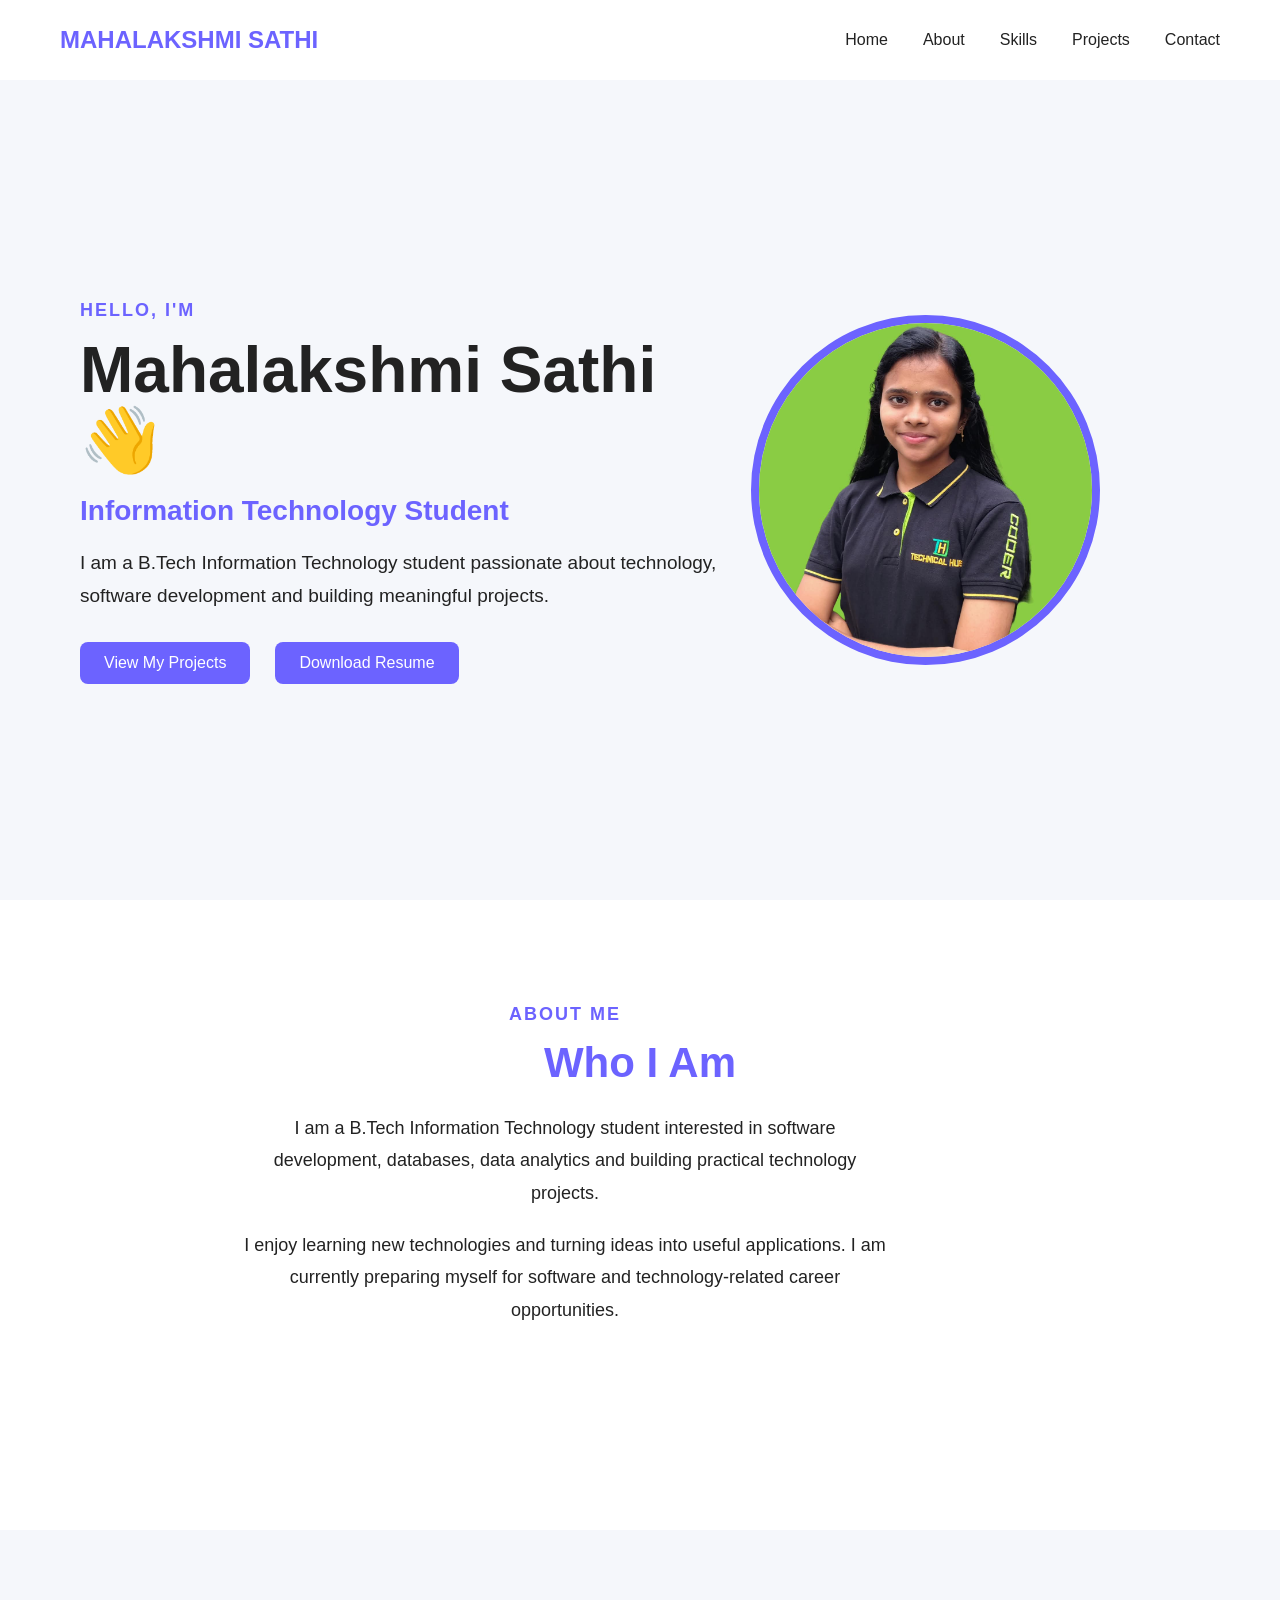
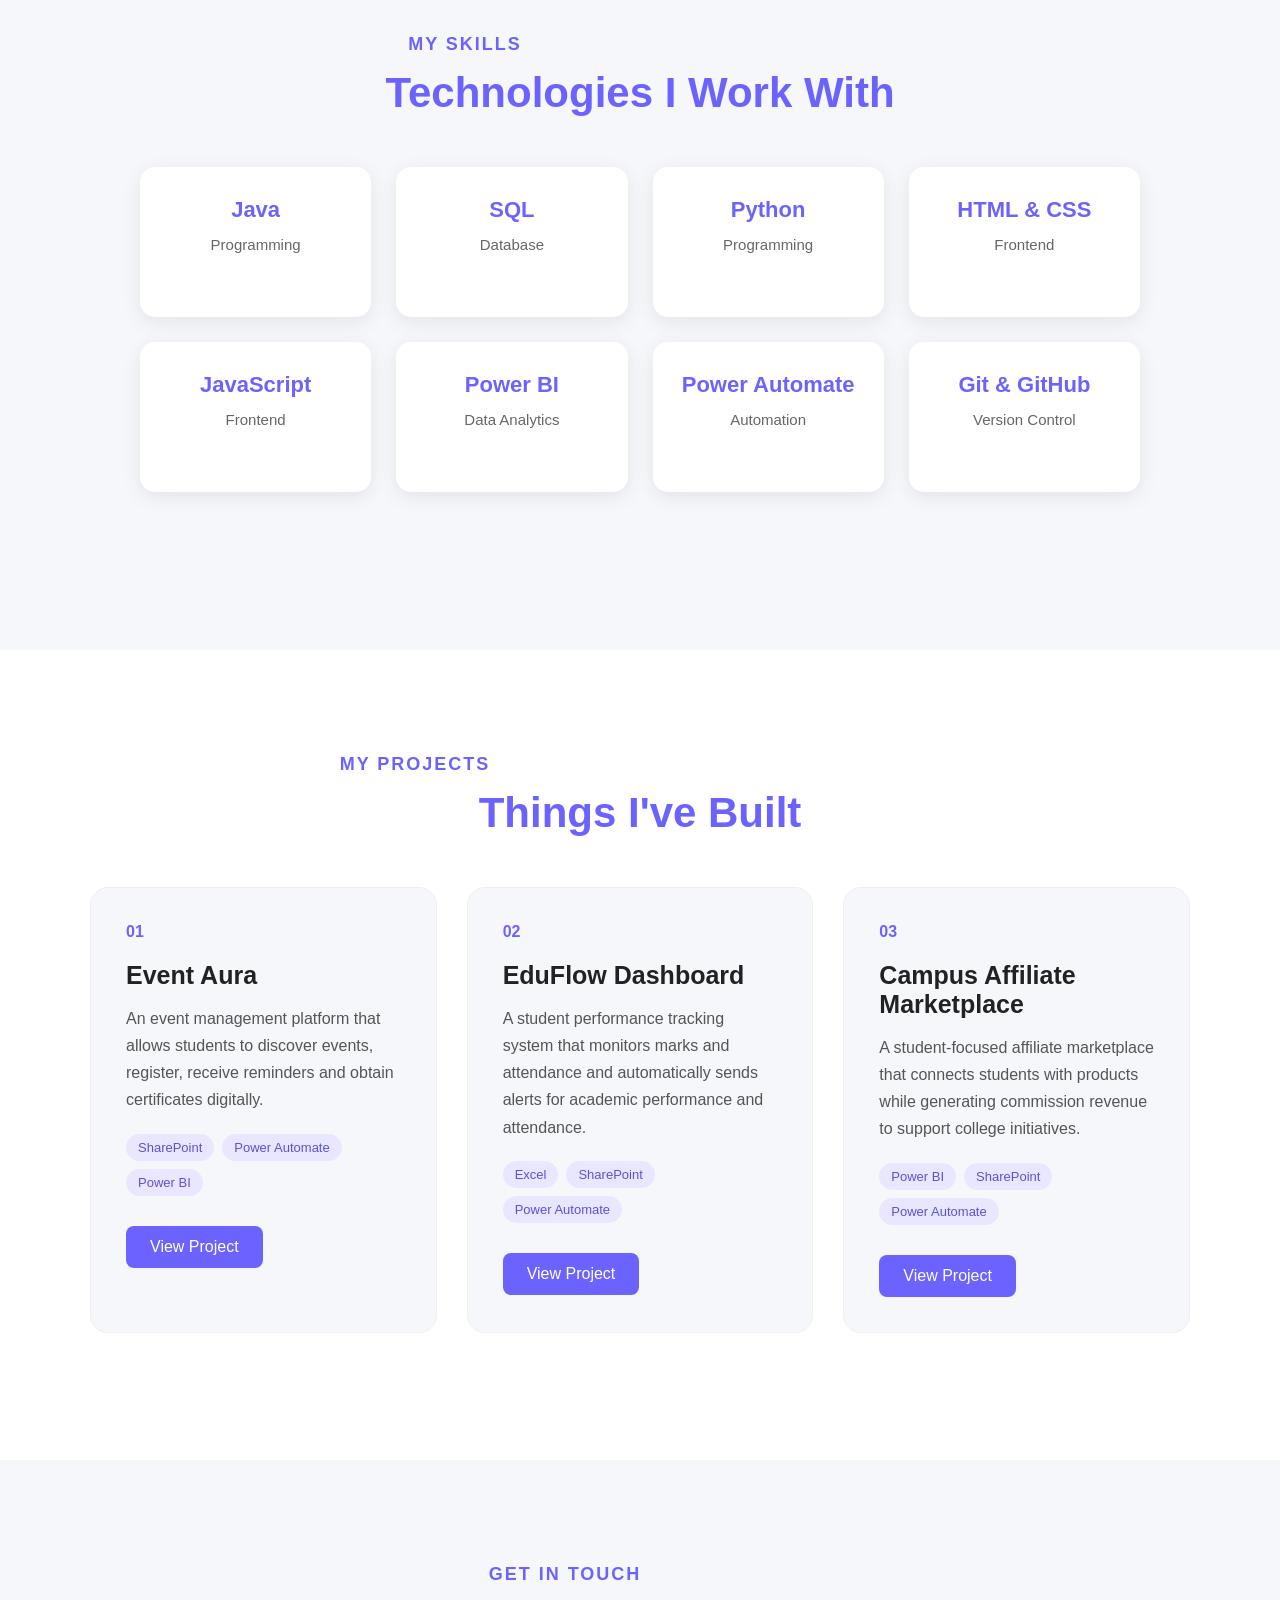
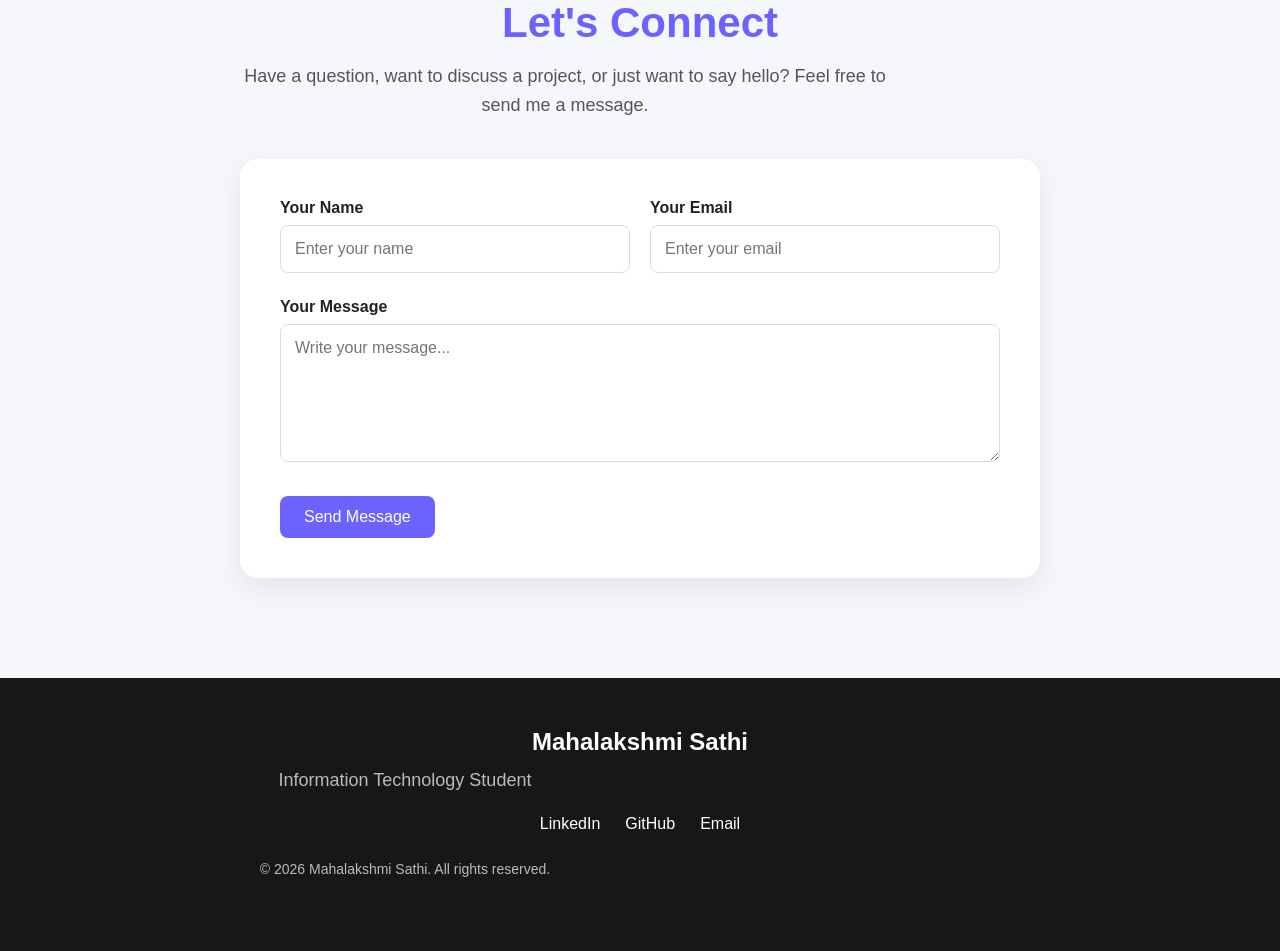
==== index.html @ 7b1d1f6f "Initial portfolio" ====
<!DOCTYPE html>
<html>
<head>
    <title>Sathi Mahalakshmi | Portfolio</title>
    <link rel="stylesheet" href="style.css">
</head>

<body>

    <!-- Navigation Bar -->
    <nav class="navbar">

        <div class="logo">
            MAHALAKSHMI SATHI
        </div>

        <div class="nav-links">
    <a href="#home">Home</a>
    <a href="#about">About</a>
    <a href="#skills">Skills</a>
    <a href="#projects">Projects</a>
    <a href="#contact">Contact</a>
</div>
    </nav>


    <!-- Home Section -->
    <section class="home" id="home">

    <div class="home-content">

        <p class="intro">HELLO, I'M</p>

        <h1>Mahalakshmi Sathi 👋</h1>

        <h2>Information Technology Student</h2>

        <p class="description">
            I am a B.Tech Information Technology student passionate about
            technology, software development and building meaningful projects.
        </p>

        <div class="home-buttons">
            <button>View My Projects</button>
            <button>Download Resume</button>
        </div>

    </div>


    <div class="home-image">

        <img src="profile.jpeg" alt="Mahalakshmi Sathi">

    </div>

</section>
<section class="about" id="about">

    <div class="about-content">

        <p class="section-title">ABOUT ME</p>

        <h2>Who I Am</h2>

        <p>
            I am a B.Tech Information Technology student interested in
            software development, databases, data analytics and building
            practical technology projects.
        </p>

        <p>
            I enjoy learning new technologies and turning ideas into
            useful applications. I am currently preparing myself for
            software and technology-related career opportunities.
        </p>

    </div>

</section>
<!-- Skills Section -->

<section class="skills" id="skills">

    <div class="skills-content">

        <p class="section-title">MY SKILLS</p>

        <h2>Technologies I Work With</h2>

        <div class="skills-grid">

            <div class="skill-card">
                <h3>Java</h3>
                <p>Programming</p>
            </div>

            <div class="skill-card">
                <h3>SQL</h3>
                <p>Database</p>
            </div>

            <div class="skill-card">
                <h3>Python</h3>
                <p>Programming</p>
            </div>

            <div class="skill-card">
                <h3>HTML & CSS</h3>
                <p>Frontend</p>
            </div>

            <div class="skill-card">
                <h3>JavaScript</h3>
                <p>Frontend</p>
            </div>

            <div class="skill-card">
                <h3>Power BI</h3>
                <p>Data Analytics</p>
            </div>

            <div class="skill-card">
                <h3>Power Automate</h3>
                <p>Automation</p>
            </div>

            <div class="skill-card">
                <h3>Git & GitHub</h3>
                <p>Version Control</p>
            </div>

        </div>

    </div>

</section>
<!-- Projects Section -->

<section class="projects" id="projects">

    <div class="projects-content">

        <p class="section-title">MY PROJECTS</p>

        <h2>Things I've Built</h2>

        <div class="projects-grid">

            <!-- Project 1 -->

            <div class="project-card">

                <div class="project-number">
                    01
                </div>

                <h3>Event Aura</h3>

                <p>
                    An event management platform that allows students to
                    discover events, register, receive reminders and obtain
                    certificates digitally.
                </p>

                <div class="project-tech">
                    <span>SharePoint</span>
                    <span>Power Automate</span>
                    <span>Power BI</span>
                </div>

                <button>View Project</button>

            </div>


            <!-- Project 2 -->

            <div class="project-card">

                <div class="project-number">
                    02
                </div>

                <h3>EduFlow Dashboard</h3>

                <p>
                    A student performance tracking system that monitors
                    marks and attendance and automatically sends alerts
                    for academic performance and attendance.
                </p>

                <div class="project-tech">
                    <span>Excel</span>
                    <span>SharePoint</span>
                    <span>Power Automate</span>
                </div>

                <button>View Project</button>

            </div>


            <!-- Project 3 -->

            <div class="project-card">

                <div class="project-number">
                    03
                </div>

                <h3>Campus Affiliate Marketplace</h3>

                <p>
                    A student-focused affiliate marketplace that connects
                    students with products while generating commission
                    revenue to support college initiatives.
                </p>

                <div class="project-tech">
                    <span>Power BI</span>
                    <span>SharePoint</span>
                    <span>Power Automate</span>
                </div>

                <button>View Project</button>

            </div>

        </div>

    </div>

</section>
<!-- Contact Section -->

<section class="contact" id="contact">

    <div class="contact-content">

        <p class="section-title">GET IN TOUCH</p>

        <h2>Let's Connect</h2>

        <p class="contact-text">
            Have a question, want to discuss a project, or just want to say hello?
            Feel free to send me a message.
        </p>

        <form class="contact-form">

            <div class="form-row">

                <div class="form-group">
                    <label for="name">Your Name</label>
                    <input
                        type="text"
                        id="name"
                        placeholder="Enter your name"
                    >
                </div>

                <div class="form-group">
                    <label for="email">Your Email</label>
                    <input
                        type="email"
                        id="email"
                        placeholder="Enter your email"
                    >
                </div>

            </div>

            <div class="form-group">
                <label for="message">Your Message</label>
                <textarea
                    id="message"
                    rows="6"
                    placeholder="Write your message..."
                ></textarea>
            </div>

            <button type="submit">Send Message</button>

        </form>

    </div>

</section>
<!-- Footer -->

<footer>

    <div class="footer-content">

        <h3>Mahalakshmi Sathi</h3>

        <p>
            Information Technology Student
        </p>

        <div class="social-links">

            <a href="#">LinkedIn</a>
            <a href="#">GitHub</a>
            <a href="#">Email</a>

        </div>

        <p class="copyright">
            © 2026 Mahalakshmi Sathi. All rights reserved.
        </p>

    </div>

</footer>
<script src="script.js"></script>

</body>
</html>
---- style.css ----
* {
    margin: 0;
    padding: 0;
    box-sizing: border-box;
}

body {
    font-family: Arial, sans-serif;
    background-color: #f5f7fb;
    color: #222;
}

h1 {
    font-size: 50px;
    margin-bottom: 15px;
}

h2 {
    font-size: 25px;
    color: #6c63ff;
    margin-bottom: 20px;
}

p {
    font-size: 18px;
    line-height: 1.6;
    max-width: 650px;
    margin-bottom: 30px;
}

button {
    padding: 12px 24px;
    margin-right: 10px;
    border: none;
    border-radius: 8px;
    background-color: #6c63ff;
    color: white;
    font-size: 16px;
    cursor: pointer;
}

button:hover {
    background-color: #5148d8;
}
/* Navigation Bar */

.navbar {
    height: 80px;
    display: flex;
    justify-content: space-between;
    align-items: center;
    padding: 0 60px;
    background-color: white;
}

.logo {
    font-size: 24px;
    font-weight: bold;
    color: #6c63ff;
}

.nav-links {
    display: flex;
    gap: 35px;
}

.nav-links a {
    text-decoration: none;
    color: #222;
    font-size: 16px;
    font-weight: 500;
}

.nav-links a:hover {
    color: #6c63ff;
}
/* Home Section */

.home {
    min-height: calc(100vh - 80px);
    display: flex;
    align-items: center;
    padding: 60px 80px;
}

.home-content {
    max-width: 750px;
}

.intro {
    color: #6c63ff;
    font-size: 18px;
    font-weight: bold;
    letter-spacing: 2px;
    margin-bottom: 10px;
}

.home h1 {
    font-size: 64px;
    line-height: 1.1;
    margin-bottom: 20px;
}

.home h2 {
    font-size: 28px;
    margin-bottom: 20px;
}

.description {
    font-size: 19px;
    line-height: 1.7;
    max-width: 650px;
    margin-bottom: 30px;
}

.home-buttons {
    display: flex;
    gap: 15px;
}
/* Home Image */

.home {
    display: flex;
    justify-content: space-between;
    align-items: center;
}

.home-image {
    width: 350px;
    height: 350px;
    margin-right: 100px;
}

.home-image img {
    width: 100%;
    height: 100%;
    object-fit: cover;
    border-radius: 50%;
    border: 8px solid #6c63ff;
}
/* About Section */

.about {
    min-height: 70vh;
    padding: 100px 80px;
    background-color: white;
}

.about-content {
    max-width: 800px;
    margin: auto;
    text-align: center;
}

.section-title {
    color: #6c63ff;
    font-size: 18px;
    font-weight: bold;
    letter-spacing: 2px;
    margin-bottom: 10px;
}

.about h2 {
    font-size: 42px;
    margin-bottom: 25px;
}

.about p:not(.section-title) {
    font-size: 18px;
    line-height: 1.8;
    margin-bottom: 20px;
}
/* Skills Section */

.skills {
    min-height: 80vh;
    padding: 100px 80px;
    background-color: #f5f7fb;
}

.skills-content {
    max-width: 1000px;
    margin: auto;
    text-align: center;
}

.skills h2 {
    font-size: 42px;
    margin-bottom: 50px;
}

.skills-grid {
    display: grid;
    grid-template-columns: repeat(4, 1fr);
    gap: 25px;
}

.skill-card {
    background-color: white;
    padding: 30px 20px;
    border-radius: 15px;
    box-shadow: 0 5px 20px rgba(0, 0, 0, 0.08);
    transition: transform 0.3s ease;
}

.skill-card h3 {
    font-size: 22px;
    margin-bottom: 10px;
    color: #6c63ff;
}

.skill-card p {
    font-size: 15px;
    color: #666;
}

.skill-card:hover {
    transform: translateY(-8px);
}
/* Projects Section */

.projects {
    min-height: 90vh;
    padding: 100px 80px;
    background-color: white;
}

.projects-content {
    max-width: 1100px;
    margin: auto;
    text-align: center;
}

.projects h2 {
    font-size: 42px;
    margin-bottom: 50px;
}

.projects-grid {
    display: grid;
    grid-template-columns: repeat(3, 1fr);
    gap: 30px;
}

.project-card {
    background-color: #f5f7fb;
    padding: 35px;
    border-radius: 18px;
    text-align: left;
    border: 1px solid #eeeeee;
    transition: transform 0.3s ease, box-shadow 0.3s ease;
}

.project-card:hover {
    transform: translateY(-10px);
    box-shadow: 0 15px 35px rgba(0, 0, 0, 0.1);
}

.project-number {
    color: #6c63ff;
    font-size: 16px;
    font-weight: bold;
    margin-bottom: 20px;
}

.project-card h3 {
    font-size: 25px;
    margin-bottom: 15px;
}

.project-card > p {
    font-size: 16px;
    line-height: 1.7;
    color: #555;
    margin-bottom: 20px;
}

.project-tech {
    display: flex;
    flex-wrap: wrap;
    gap: 8px;
    margin-bottom: 25px;
}

.project-tech span {
    background-color: #e9e7ff;
    color: #5a52d5;
    padding: 6px 12px;
    border-radius: 20px;
    font-size: 13px;
    font-weight: 500;
}

.project-card button {
    margin-top: 5px;
}
/* Contact Section */

.contact {
    min-height: 80vh;
    padding: 100px 80px;
    background-color: #f5f7fb;
}

.contact-content {
    max-width: 800px;
    margin: auto;
    text-align: center;
}

.contact h2 {
    font-size: 42px;
    margin-bottom: 15px;
}

.contact-text {
    font-size: 18px;
    line-height: 1.6;
    color: #555;
    margin-bottom: 40px;
}

.contact-form {
    background-color: white;
    padding: 40px;
    border-radius: 18px;
    box-shadow: 0 10px 30px rgba(0, 0, 0, 0.08);
    text-align: left;
}

.form-row {
    display: grid;
    grid-template-columns: 1fr 1fr;
    gap: 20px;
}

.form-group {
    margin-bottom: 25px;
}

.form-group label {
    display: block;
    margin-bottom: 8px;
    font-weight: 600;
}

.form-group input,
.form-group textarea {
    width: 100%;
    padding: 14px;
    border: 1px solid #ddd;
    border-radius: 8px;
    font-size: 16px;
    font-family: Arial, sans-serif;
    outline: none;
}

.form-group input:focus,
.form-group textarea:focus {
    border-color: #6c63ff;
}

.form-group textarea {
    resize: vertical;
}

.contact-form button {
    margin-top: 5px;
}
/* Footer */

footer {
    background-color: #171717;
    color: white;
    padding: 50px 80px;
    text-align: center;
}

.footer-content h3 {
    font-size: 24px;
    margin-bottom: 10px;
}

.footer-content > p {
    color: #bbb;
    margin-bottom: 20px;
}

.social-links {
    display: flex;
    justify-content: center;
    gap: 25px;
    margin-bottom: 25px;
}

.social-links a {
    color: white;
    text-decoration: none;
}

.social-links a:hover {
    color: #6c63ff;
}

.copyright {
    font-size: 14px;
}
/* Mobile Responsive Design */

@media (max-width: 768px) {

    .navbar {
        padding: 0 20px;
        flex-direction: column;
        height: auto;
        padding-top: 20px;
        padding-bottom: 20px;
        gap: 20px;
    }

    .nav-links {
        gap: 15px;
        flex-wrap: wrap;
        justify-content: center;
    }

    .nav-links a {
        font-size: 14px;
    }


    .home {
        flex-direction: column;
        text-align: center;
        padding: 60px 20px;
        gap: 50px;
    }

    .home h1 {
        font-size: 42px;
    }

    .home h2 {
        font-size: 23px;
    }

    .description {
        font-size: 17px;
    }

    .home-buttons {
        justify-content: center;
        flex-wrap: wrap;
    }

    .home-image {
        width: 280px;
        height: 280px;
        margin-right: 0;
    }


    .about,
    .skills,
    .projects,
    .contact {
        padding: 70px 20px;
    }


    .about h2,
    .skills h2,
    .projects h2,
    .contact h2 {
        font-size: 34px;
    }


    .skills-grid {
        grid-template-columns: repeat(2, 1fr);
    }


    .projects-grid {
        grid-template-columns: 1fr;
    }


    .form-row {
        grid-template-columns: 1fr;
    }


    .contact-form {
        padding: 25px;
    }


    footer {
        padding: 40px 20px;
    }

}
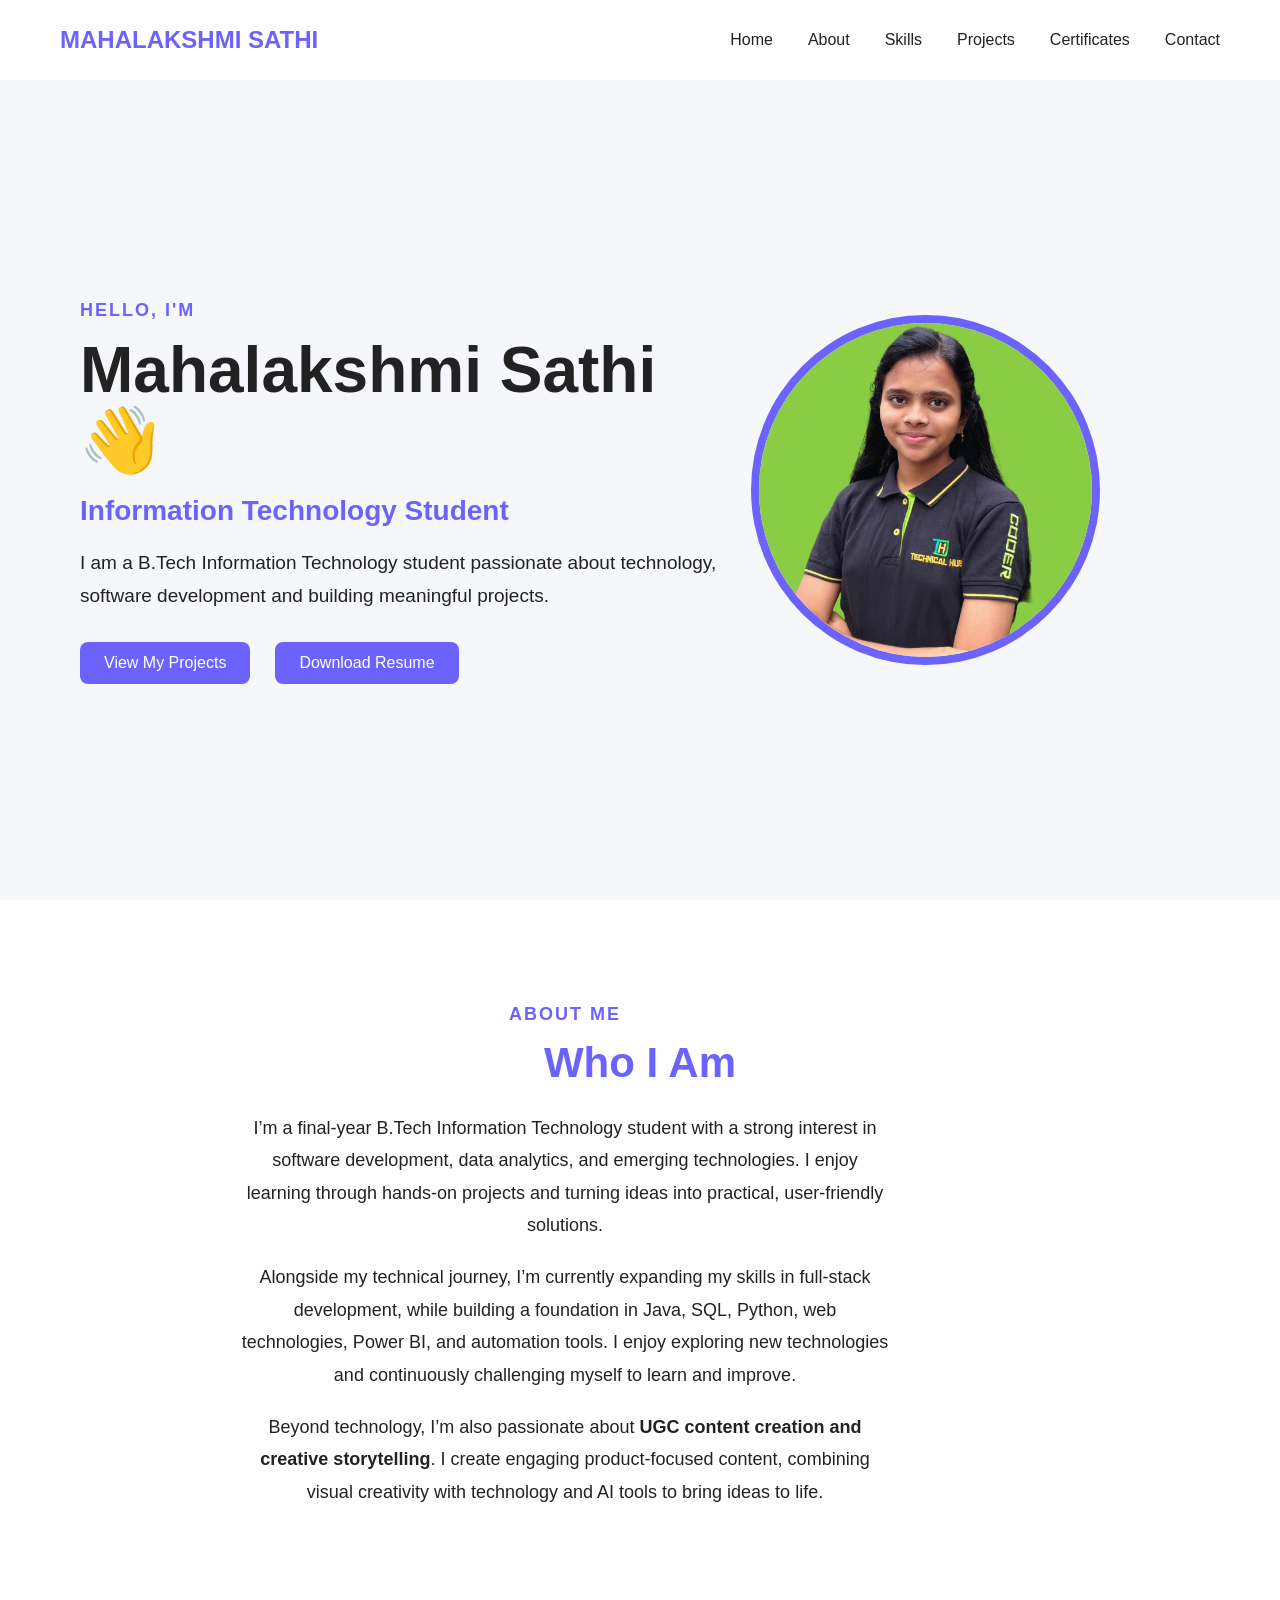
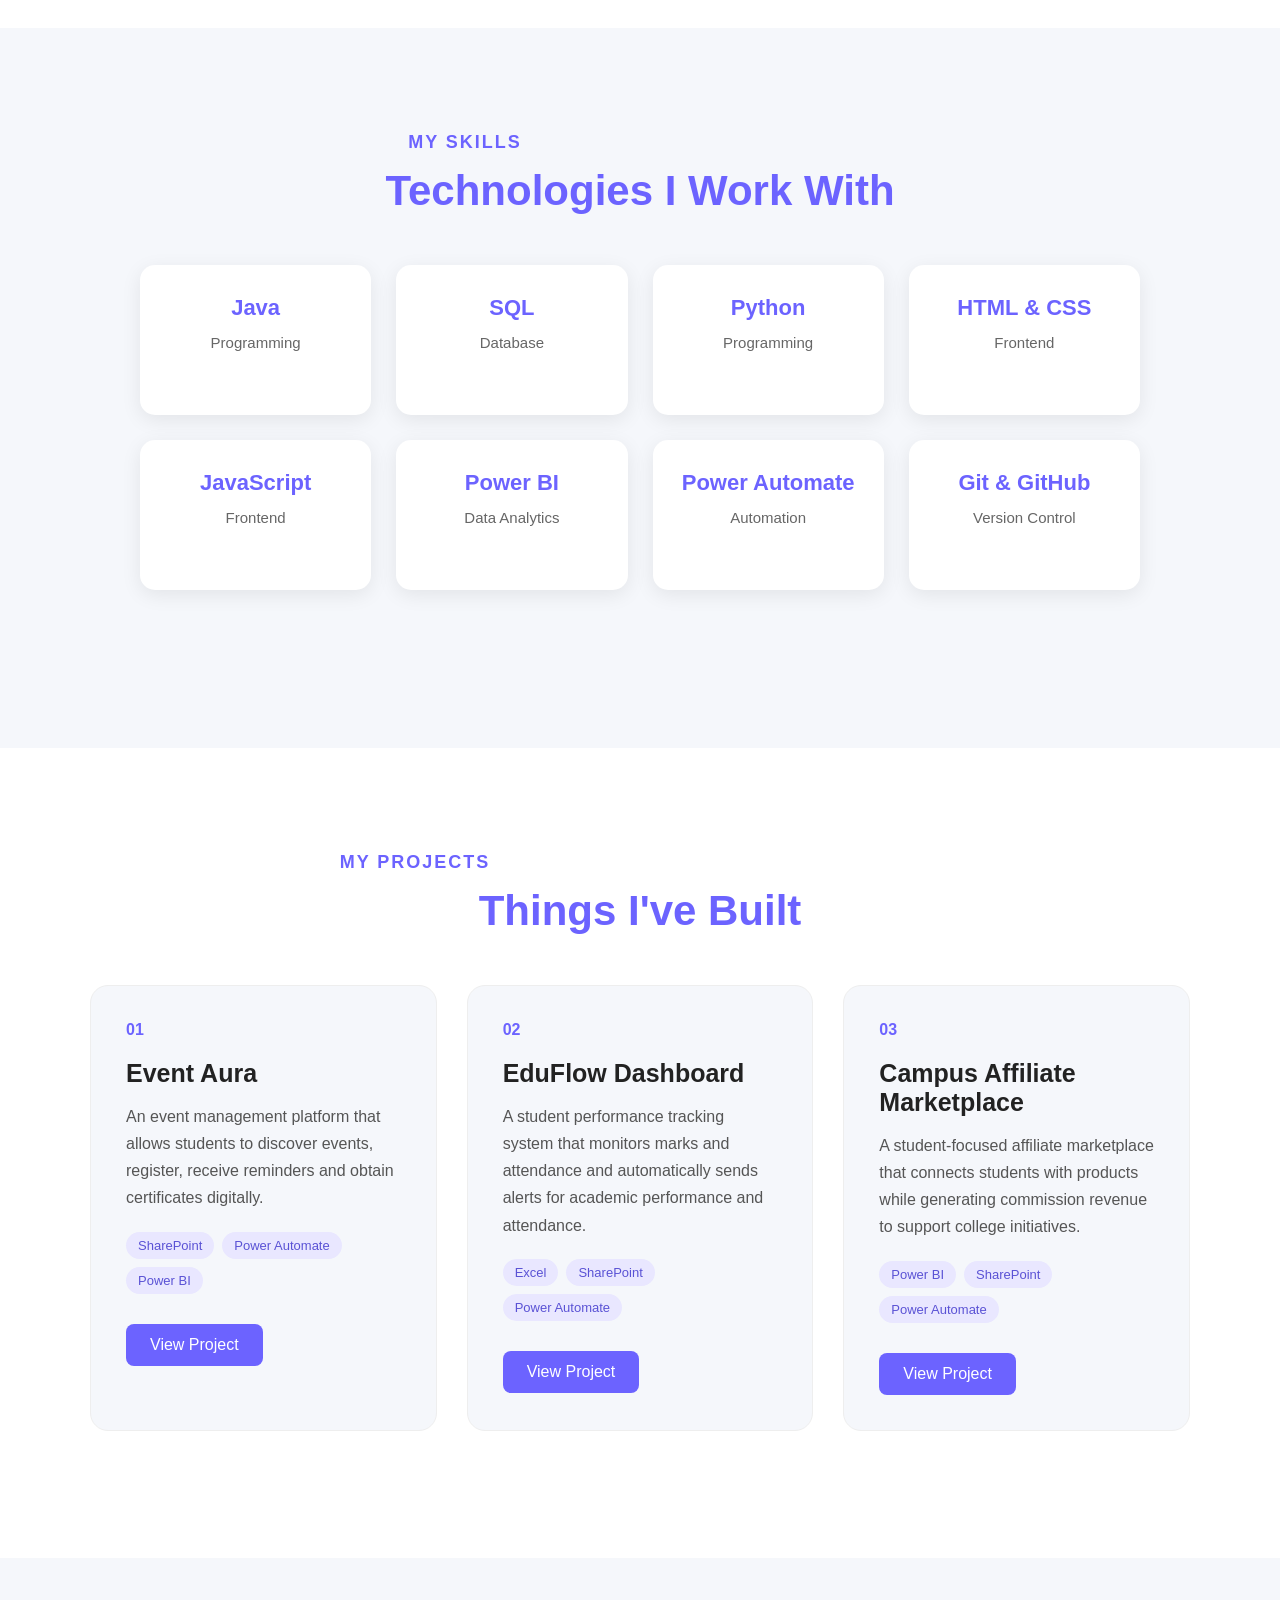
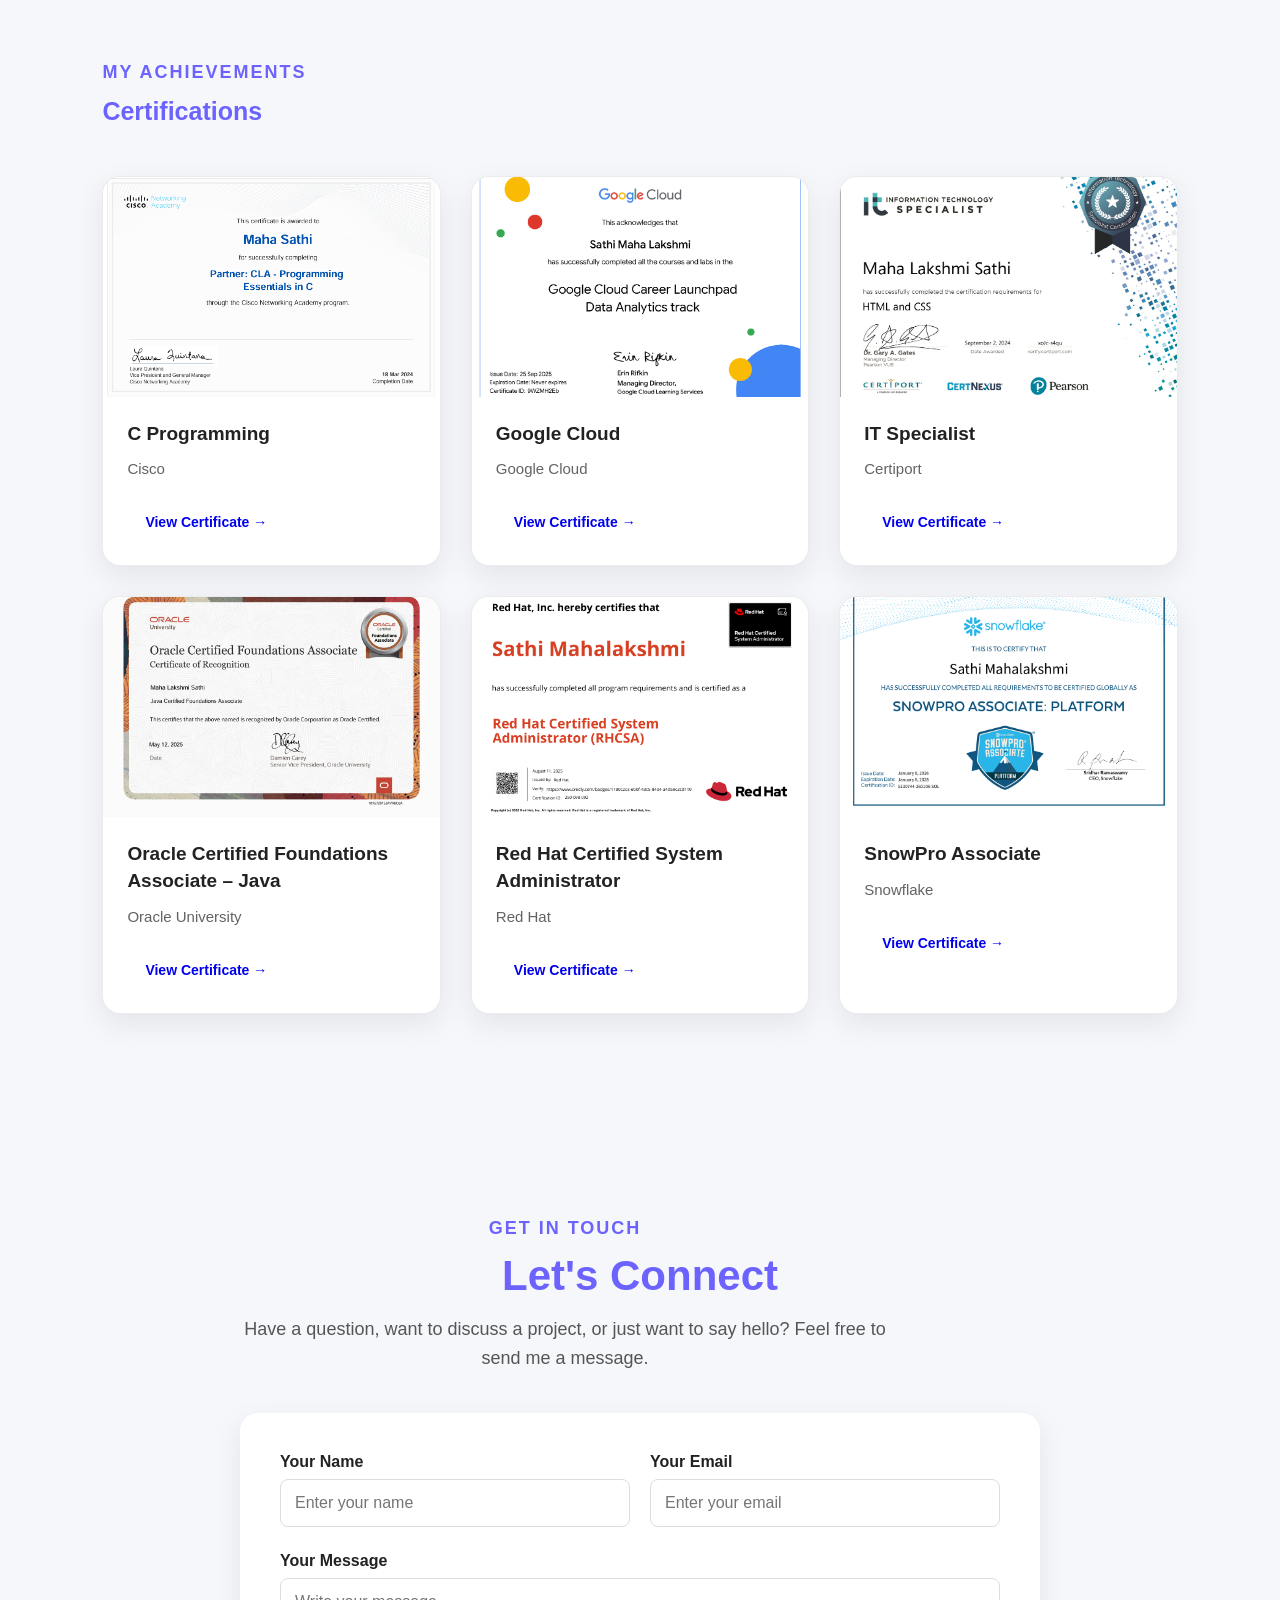
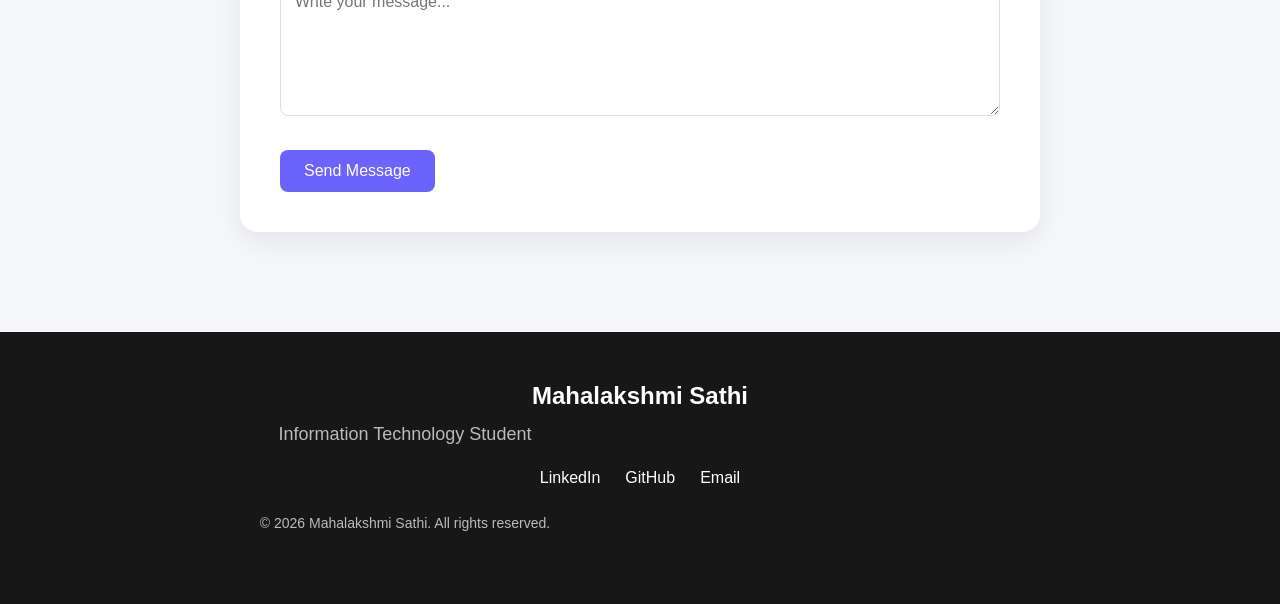
==== commit 2d6e7245: "Updated portfolio" ====
--- a/index.html
+++ b/index.html
@@ -1,6 +1,9 @@
 <!DOCTYPE html>
 <html>
 <head>
+     <meta charset="UTF-8">
+    <meta name="viewport" content="width=device-width, initial-scale=1.0">
+
     <title>Sathi Mahalakshmi | Portfolio</title>
     <link rel="stylesheet" href="style.css">
 </head>
@@ -10,20 +13,24 @@
     <!-- Navigation Bar -->
     <nav class="navbar">
 
-        <div class="logo">
-            MAHALAKSHMI SATHI
-        </div>
-
-        <div class="nav-links">
-    <a href="#home">Home</a>
-    <a href="#about">About</a>
-    <a href="#skills">Skills</a>
-    <a href="#projects">Projects</a>
-    <a href="#contact">Contact</a>
-</div>
-    </nav>
-
-
+    <div class="logo">
+        MAHALAKSHMI SATHI
+    </div>
+
+    <button class="menu-toggle" id="menu-toggle">
+        ☰
+    </button>
+
+    <div class="nav-links" id="nav-links">
+        <a href="#home">Home</a>
+        <a href="#about">About</a>
+        <a href="#skills">Skills</a>
+        <a href="#projects">Projects</a>
+        <a href="#certificates">Certificates</a>
+        <a href="#contact">Contact</a>
+    </div>
+
+</nav>
     <!-- Home Section -->
     <section class="home" id="home">
 
@@ -42,7 +49,7 @@
 
         <div class="home-buttons">
             <button>View My Projects</button>
-            <button>Download Resume</button>
+            <a href="MAHA_RESUME.pdf" download class="resume-btn">Download Resume</a>
         </div>
 
     </div>
@@ -64,16 +71,26 @@
         <h2>Who I Am</h2>
 
         <p>
-            I am a B.Tech Information Technology student interested in
-            software development, databases, data analytics and building
-            practical technology projects.
-        </p>
-
-        <p>
-            I enjoy learning new technologies and turning ideas into
-            useful applications. I am currently preparing myself for
-            software and technology-related career opportunities.
-        </p>
+    I’m a final-year B.Tech Information Technology student with a strong
+    interest in software development, data analytics, and emerging
+    technologies. I enjoy learning through hands-on projects and turning
+    ideas into practical, user-friendly solutions.
+</p>
+
+<p>
+    Alongside my technical journey, I’m currently expanding my skills in
+    full-stack development, while building a foundation in Java, SQL,
+    Python, web technologies, Power BI, and automation tools. I enjoy
+    exploring new technologies and continuously challenging myself to
+    learn and improve.
+</p>
+
+<p>
+    Beyond technology, I’m also passionate about
+    <strong>UGC content creation and creative storytelling</strong>.
+    I create engaging product-focused content, combining visual creativity
+    with technology and AI tools to bring ideas to life.
+</p>
 
     </div>
 
@@ -232,6 +249,173 @@
     </div>
 
 </section>
+<!-- Certificates Section -->
+
+<!-- Certificates Section -->
+<section class="certificates" id="certificates">
+
+    <div class="certificates-content">
+
+        <p class="section-title">MY ACHIEVEMENTS</p>
+
+        <h2>Certifications</h2>
+
+        <div class="certificates-grid">
+
+            <!-- Certificate 1 -->
+            <div class="certificate-card">
+
+                <div class="certificate-image">
+                    <img src="certificates/c_certificate.png"
+                         alt="C Programming Certificate">
+                </div>
+
+                <div class="certificate-info">
+                    <h3>C Programming</h3>
+
+                    <p class="certificate-organization">
+                        Cisco
+                    </p>
+
+                    <a href="certificates/c_certificate.pdf"
+                       target="_blank"
+                       class="certificate-btn">
+                        View Certificate →
+                    </a>
+                </div>
+
+            </div>
+
+
+            <!-- Certificate 2 -->
+            <div class="certificate-card">
+
+                <div class="certificate-image">
+                    <img src="certificates/googlecloud.png"
+                         alt="Google Cloud Certificate">
+                </div>
+
+                <div class="certificate-info">
+                    <h3>Google Cloud</h3>
+
+                    <p class="certificate-organization">
+                        Google Cloud
+                    </p>
+
+                    <a href="certificates/googlecloud.pdf"
+                       target="_blank"
+                       class="certificate-btn">
+                        View Certificate →
+                    </a>
+                </div>
+
+            </div>
+
+
+            <!-- Certificate 3 -->
+            <div class="certificate-card">
+
+                <div class="certificate-image">
+                    <img src="certificates/ITSPECIALIST.png"
+                         alt="IT Specialist Certificate">
+                </div>
+
+                <div class="certificate-info">
+                    <h3>IT Specialist</h3>
+
+                    <p class="certificate-organization">
+                        Certiport
+                    </p>
+
+                    <a href="certificates/ITSPECIALIST.pdf"
+                       target="_blank"
+                       class="certificate-btn">
+                        View Certificate →
+                    </a>
+                </div>
+
+            </div>
+
+
+            <!-- Certificate 4 -->
+            <div class="certificate-card">
+
+                <div class="certificate-image">
+                    <img src="certificates/OracleCertifiedFoundationsAssociate.png"
+                         alt="Oracle Certified Foundations Associate Java Certificate">
+                </div>
+
+                <div class="certificate-info">
+                    <h3>Oracle Certified Foundations Associate – Java</h3>
+
+                    <p class="certificate-organization">
+                        Oracle University
+                    </p>
+
+                    <a href="certificates/OracleCertifiedFoundationsAssociate.pdf"
+                       target="_blank"
+                       class="certificate-btn">
+                        View Certificate →
+                    </a>
+                </div>
+
+            </div>
+
+
+            <!-- Certificate 5 -->
+            <div class="certificate-card">
+
+                <div class="certificate-image">
+                    <img src="certificates/RHCSA.png"
+                         alt="Red Hat Certified System Administrator Certificate">
+                </div>
+
+                <div class="certificate-info">
+                    <h3>Red Hat Certified System Administrator</h3>
+
+                    <p class="certificate-organization">
+                        Red Hat
+                    </p>
+
+                    <a href="certificates/RHCSA.pdf"
+                       target="_blank"
+                       class="certificate-btn">
+                        View Certificate →
+                    </a>
+                </div>
+
+            </div>
+
+
+            <!-- Certificate 6 -->
+            <div class="certificate-card">
+
+                <div class="certificate-image">
+                    <img src="certificates/SNOWPROASSOCIATE.png"
+                         alt="SnowPro Associate Certification">
+                </div>
+
+                <div class="certificate-info">
+                    <h3>SnowPro Associate</h3>
+
+                    <p class="certificate-organization">
+                        Snowflake
+                    </p>
+
+                    <a href="certificates/SNOWPROASSOCIATE.pdf"
+                       target="_blank"
+                       class="certificate-btn">
+                        View Certificate →
+                    </a>
+                </div>
+
+            </div>
+
+        </div>
+
+    </div>
+
+</section>
 <!-- Contact Section -->
 
 <section class="contact" id="contact">
@@ -247,7 +431,7 @@
             Feel free to send me a message.
         </p>
 
-        <form class="contact-form">
+        <form class="contact-form" action="https://formspree.io/f/xrpbnwop" method="POST">
 
             <div class="form-row">
 
@@ -256,6 +440,7 @@
                     <input
                         type="text"
                         id="name"
+                        name="name"
                         placeholder="Enter your name"
                     >
                 </div>
@@ -265,6 +450,7 @@
                     <input
                         type="email"
                         id="email"
+                        name="email"
                         placeholder="Enter your email"
                     >
                 </div>
@@ -275,6 +461,7 @@
                 <label for="message">Your Message</label>
                 <textarea
                     id="message"
+                    name="message"
                     rows="6"
                     placeholder="Write your message..."
                 ></textarea>
--- a/style.css
+++ b/style.css
@@ -407,33 +407,71 @@
 }
 /* Mobile Responsive Design */
 
+/* Mobile Menu Button */
+
+.menu-toggle {
+    display: none;
+    background: none;
+    border: none;
+    font-size: 28px;
+    cursor: pointer;
+    color: #222;
+}
+
+
+/* Mobile Responsive Design */
+
 @media (max-width: 768px) {
 
+    /* Navbar */
+
     .navbar {
+        height: 70px;
+        position: relative;
         padding: 0 20px;
+    }
+
+    .logo {
+        font-size: 18px;
+    }
+
+    .menu-toggle {
+        display: block;
+        margin: 0;
+        padding: 5px;
+    }
+
+    .nav-links {
+        display: none;
+        position: absolute;
+        top: 70px;
+        left: 0;
+        width: 100%;
+        background-color: white;
         flex-direction: column;
-        height: auto;
-        padding-top: 20px;
-        padding-bottom: 20px;
+        align-items: center;
         gap: 20px;
-    }
-
-    .nav-links {
-        gap: 15px;
-        flex-wrap: wrap;
-        justify-content: center;
-    }
-
-    .nav-links a {
-        font-size: 14px;
-    }
-
+        padding: 25px 0;
+        z-index: 1000;
+    }
+
+    .nav-links.active {
+        display: flex;
+    }
+
+
+    /* Home */
 
     .home {
+        min-height: auto;
         flex-direction: column;
         text-align: center;
-        padding: 60px 20px;
-        gap: 50px;
+        padding: 70px 20px;
+        gap: 40px;
+    }
+
+    .home-content {
+        max-width: 100%;
     }
 
     .home h1 {
@@ -445,7 +483,7 @@
     }
 
     .description {
-        font-size: 17px;
+        font-size: 16px;
     }
 
     .home-buttons {
@@ -460,44 +498,204 @@
     }
 
 
-    .about,
-    .skills,
-    .projects,
+    /* About */
+
+    .about {
+        padding: 70px 20px;
+    }
+
+
+    /* Skills */
+
+    .skills {
+        padding: 70px 20px;
+    }
+
+    .skills-grid {
+        grid-template-columns: repeat(2, 1fr);
+    }
+
+
+    /* Projects */
+
+    .projects {
+        padding: 70px 20px;
+    }
+
+    .projects-grid {
+        grid-template-columns: 1fr;
+    }
+
+
+    /* Contact */
+
     .contact {
         padding: 70px 20px;
     }
 
-
-    .about h2,
-    .skills h2,
-    .projects h2,
-    .contact h2 {
-        font-size: 34px;
-    }
-
-
-    .skills-grid {
-        grid-template-columns: repeat(2, 1fr);
-    }
-
-
-    .projects-grid {
-        grid-template-columns: 1fr;
-    }
-
-
     .form-row {
         grid-template-columns: 1fr;
     }
 
-
     .contact-form {
         padding: 25px;
     }
 
 
+    /* Footer */
+
     footer {
         padding: 40px 20px;
     }
 
+}
+
+.resume-btn {
+    display: inline-block;
+    padding: 12px 24px;
+    margin-right: 10px;
+    border-radius: 8px;
+    background-color: #6c63ff;
+    color: white;
+    font-size: 16px;
+    text-decoration: none;
+}
+
+.resume-btn:hover {
+    background-color: #5148d8;
+}
+
+/* ================================
+   CERTIFICATES SECTION
+================================ */
+
+.certificates {
+    padding: 100px 8%;
+}
+
+.certificates-content {
+    max-width: 1200px;
+    margin: 0 auto;
+}
+
+.certificates-content h2 {
+    margin-bottom: 50px;
+}
+
+
+/* Certificate Grid */
+
+.certificates-grid {
+    display: grid;
+    grid-template-columns: repeat(3, 1fr);
+    gap: 30px;
+}
+
+
+/* Certificate Card */
+
+.certificate-card {
+    background: #ffffff;
+    border-radius: 18px;
+    overflow: hidden;
+    box-shadow: 0 10px 30px rgba(0, 0, 0, 0.08);
+    transition: transform 0.3s ease, box-shadow 0.3s ease;
+    border: 1px solid rgba(0, 0, 0, 0.08);
+}
+
+.certificate-card:hover {
+    transform: translateY(-8px);
+    box-shadow: 0 18px 40px rgba(0, 0, 0, 0.14);
+}
+
+
+/* Certificate Image */
+
+.certificate-image {
+    width: 100%;
+    height: 220px;
+    overflow: hidden;
+    background: #f5f5f5;
+}
+
+.certificate-image img {
+    width: 100%;
+    height: 100%;
+    object-fit: cover;
+    display: block;
+    transition: transform 0.4s ease;
+}
+
+.certificate-card:hover .certificate-image img {
+    transform: scale(1.04);
+}
+
+
+/* Certificate Information */
+
+.certificate-info {
+    padding: 24px;
+}
+
+.certificate-info h3 {
+    font-size: 19px;
+    line-height: 1.4;
+    margin-bottom: 10px;
+}
+
+.certificate-organization {
+    font-size: 15px;
+    margin-bottom: 22px;
+    opacity: 0.7;
+}
+
+
+/* View Certificate Button */
+
+.certificate-btn {
+    display: inline-block;
+    padding: 11px 18px;
+    border-radius: 8px;
+    text-decoration: none;
+    font-size: 14px;
+    font-weight: 600;
+    transition: all 0.3s ease;
+}
+
+.certificate-btn:hover {
+    transform: translateX(4px);
+}
+
+
+/* ================================
+   MOBILE RESPONSIVE
+================================ */
+
+@media (max-width: 900px) {
+
+    .certificates-grid {
+        grid-template-columns: repeat(2, 1fr);
+    }
+
+}
+
+
+@media (max-width: 600px) {
+
+    .certificates {
+        padding: 70px 5%;
+    }
+
+    .certificates-grid {
+        grid-template-columns: 1fr;
+    }
+
+    .certificate-image {
+        height: 210px;
+    }
+
+    .certificate-info {
+        padding: 20px;
+    }
+
 }
